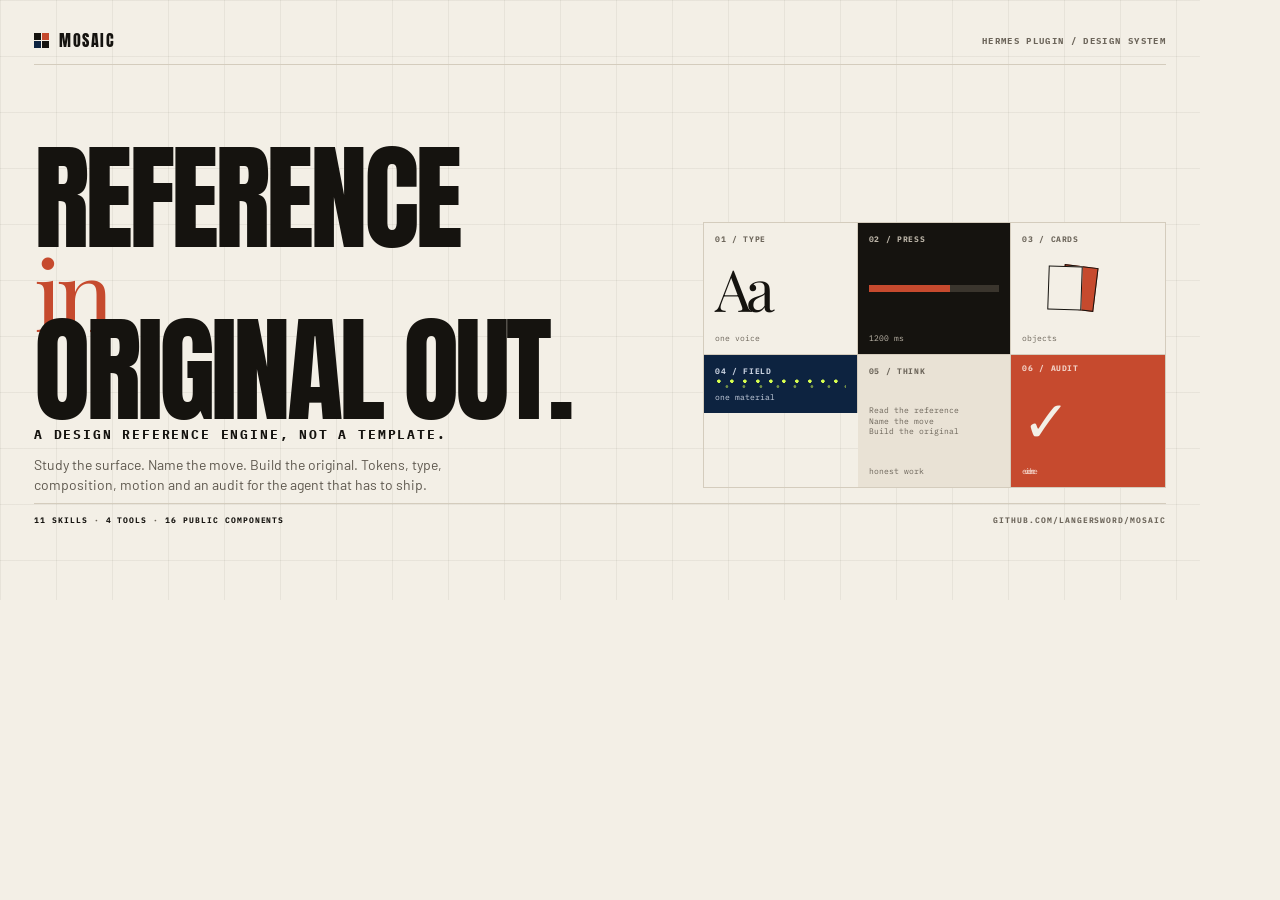
==== cover/catalog.html @ b5287ff9 "Add Mosaic product site and marketplace cover" ====
<!doctype html>
<html lang="en">
<head>
  <meta charset="utf-8">
  <meta name="viewport" content="width=device-width, initial-scale=1">
  <link rel="stylesheet" href="cover.css">
  <title>Mosaic cover</title>
</head>
<body>
  <div class="frame">
    <header class="top">
      <div class="brand"><span class="mark" aria-hidden="true"><i></i><i></i><i></i><i></i></span> MOSAIC</div>
      <div class="kicker">Hermes plugin / design system</div>
    </header>
    <main class="hero">
      <div>
        <h1>Reference<br><em>in.</em><br>Original out.</h1>
        <p class="tagline">A design reference engine, not a template.</p>
        <p class="lede">Study the surface. Name the move. Build the original. Tokens, type, composition, motion and an audit for the agent that has to ship.</p>
      </div>
      <div class="tiles" aria-hidden="true">
        <div class="tile type"><b>01 / TYPE</b><div class="type-mark">Aa</div><span>one voice</span></div>
        <div class="tile press"><b>02 / PRESS</b><div class="bar"></div><span>1200 ms</span></div>
        <div class="tile card"><b>03 / CARDS</b><div class="cards"><i></i><i></i></div><span>objects</span></div>
        <div class="tile field"><b>04 / FIELD</b><div class="field"></div><span>one material</span></div>
        <div class="tile"><b>05 / THINK</b><span>Read the reference<br>Name the move<br>Build the original</span><span>honest work</span></div>
        <div class="tile audit"><b>06 / AUDIT</b><div class="audit">✓</div><span>evidence</span></div>
      </div>
    </main>
    <footer class="bottom">
      <span><strong>11 SKILLS</strong> · <strong>4 TOOLS</strong> · <strong>16 PUBLIC COMPONENTS</strong></span>
      <span>github.com/LangerSword/mosaic</span>
    </footer>
  </div>
</body>
</html>
---- cover/cover.css ----
@font-face{font-family:Anton;src:url("../site/fonts/Anton-Regular.ttf") format("truetype");font-weight:400;font-display:swap}
@font-face{font-family:Barlow;src:url("../site/fonts/Barlow-Regular.ttf") format("truetype");font-weight:400;font-display:swap}
@font-face{font-family:Barlow;src:url("../site/fonts/Barlow-Medium.ttf") format("truetype");font-weight:500;font-display:swap}
@font-face{font-family:Playfair;src:url("../site/fonts/PlayfairDisplay-Italic.ttf") format("truetype");font-weight:400;font-style:italic;font-display:swap}
@font-face{font-family:PlexMono;src:url("../site/fonts/IBMPlexMono-Regular.ttf") format("truetype");font-weight:400;font-display:swap}
@font-face{font-family:PlexMono;src:url("../site/fonts/IBMPlexMono-Bold.ttf") format("truetype");font-weight:700;font-display:swap}
*{box-sizing:border-box}
html,body{margin:0;width:1200px;height:600px;overflow:hidden}
body{background:#f3efe6;color:#15130f;font-family:Barlow,ui-sans-serif,system-ui,sans-serif}
.frame{position:relative;width:1200px;height:600px;padding:28px 34px 26px;background-image:linear-gradient(to right,rgba(21,19,15,.055) 1px,transparent 1px),linear-gradient(to bottom,rgba(21,19,15,.055) 1px,transparent 1px);background-size:56px 56px}
.top{display:flex;align-items:center;justify-content:space-between;border-bottom:1px solid #d4ccbd;padding-bottom:12px}
.brand{display:flex;align-items:center;gap:10px;font-family:Anton,Impact,sans-serif;font-size:16px;letter-spacing:.1em}
.mark{display:grid;grid-template-columns:repeat(2,7px);grid-template-rows:repeat(2,7px);gap:1px}
.mark i{background:#15130f}.mark i:nth-child(2){background:#c64a2e}.mark i:nth-child(3){background:#0d2340}
.kicker{font-family:PlexMono,monospace;font-size:9px;font-weight:700;letter-spacing:.15em;text-transform:uppercase;color:#6c655a}
.hero{display:grid;grid-template-columns:1.16fr .84fr;gap:30px;height:430px;align-items:end;padding-top:22px}
h1{margin:0 0 12px;font-family:Anton,Impact,sans-serif;font-weight:400;font-size:116px;line-height:.74;letter-spacing:-.035em;text-transform:uppercase}
h1 em{font-family:Playfair,Georgia,serif;font-size:.84em;font-weight:400;text-transform:none;letter-spacing:-.07em;color:#c64a2e}
.tagline{margin:0 0 12px;font-family:PlexMono,monospace;font-size:13px;font-weight:700;letter-spacing:.14em;text-transform:uppercase}
.lede{max-width:450px;margin:0;color:#5e584e;font-size:14px;line-height:1.42}
.tiles{display:grid;grid-template-columns:repeat(3,1fr);grid-template-rows:repeat(2,1fr);height:266px;border:1px solid #d4ccbd;margin-bottom:7px}
.tile{position:relative;padding:11px;border-right:1px solid #d4ccbd;border-bottom:1px solid #d4ccbd;display:flex;flex-direction:column;justify-content:space-between;background:#e9e2d5;overflow:hidden}
.tile:nth-child(3n){border-right:0}.tile:nth-child(n+4){border-bottom:0}
.tile b{font-family:PlexMono,monospace;font-size:8px;font-weight:700;letter-spacing:.08em;color:#6c655a}
.tile span{font-family:PlexMono,monospace;font-size:8px;line-height:1.3;color:#6c655a}
.tile.type{background:#f3efe6}.tile.press{background:#15130f;color:#f3efe6}.tile.press b,.tile.press span{color:#bdb6a9}
.tile.card{background:#f3efe6}.tile.field{background:#0d2340;color:#f3efe6}.tile.field b,.tile.field span{color:#c8d1df}.tile.audit{background:#c64a2e;color:#f3efe6}.tile.audit b,.tile.audit span{color:#f3d3c8}
.type-mark{font-family:Playfair,Georgia,serif;font-size:58px;line-height:.7;letter-spacing:-.1em;color:#15130f}
.bar{height:7px;background:#3a352d;position:relative}.bar:after{content:"";position:absolute;inset:0 38% 0 0;background:#c64a2e}
.cards{position:relative;height:52px}.cards i{position:absolute;left:8px;top:4px;width:34px;height:44px;border:1px solid #15130f;background:#f3efe6}.cards i:nth-child(1){transform:translateX(32px) rotate(7deg);background:#c64a2e}.cards i:nth-child(2){transform:translateX(18px) rotate(2deg)}
.field{height:58px;background:radial-gradient(circle at 30% 40%,#d8ff4f 0 1.5px,transparent 2px),radial-gradient(circle at 70% 62%,rgba(216,255,79,.5) 0 1px,transparent 1.8px);background-size:13px 13px,17px 17px}
.audit{font-family:Anton,Impact,sans-serif;font-size:58px;line-height:.7;letter-spacing:-.06em}
.bottom{display:flex;align-items:center;justify-content:space-between;border-top:1px solid #d4ccbd;padding-top:11px;margin-top:8px;font-family:PlexMono,monospace;font-size:8px;font-weight:700;letter-spacing:.12em;text-transform:uppercase;color:#6c655a}
.bottom strong{color:#15130f}
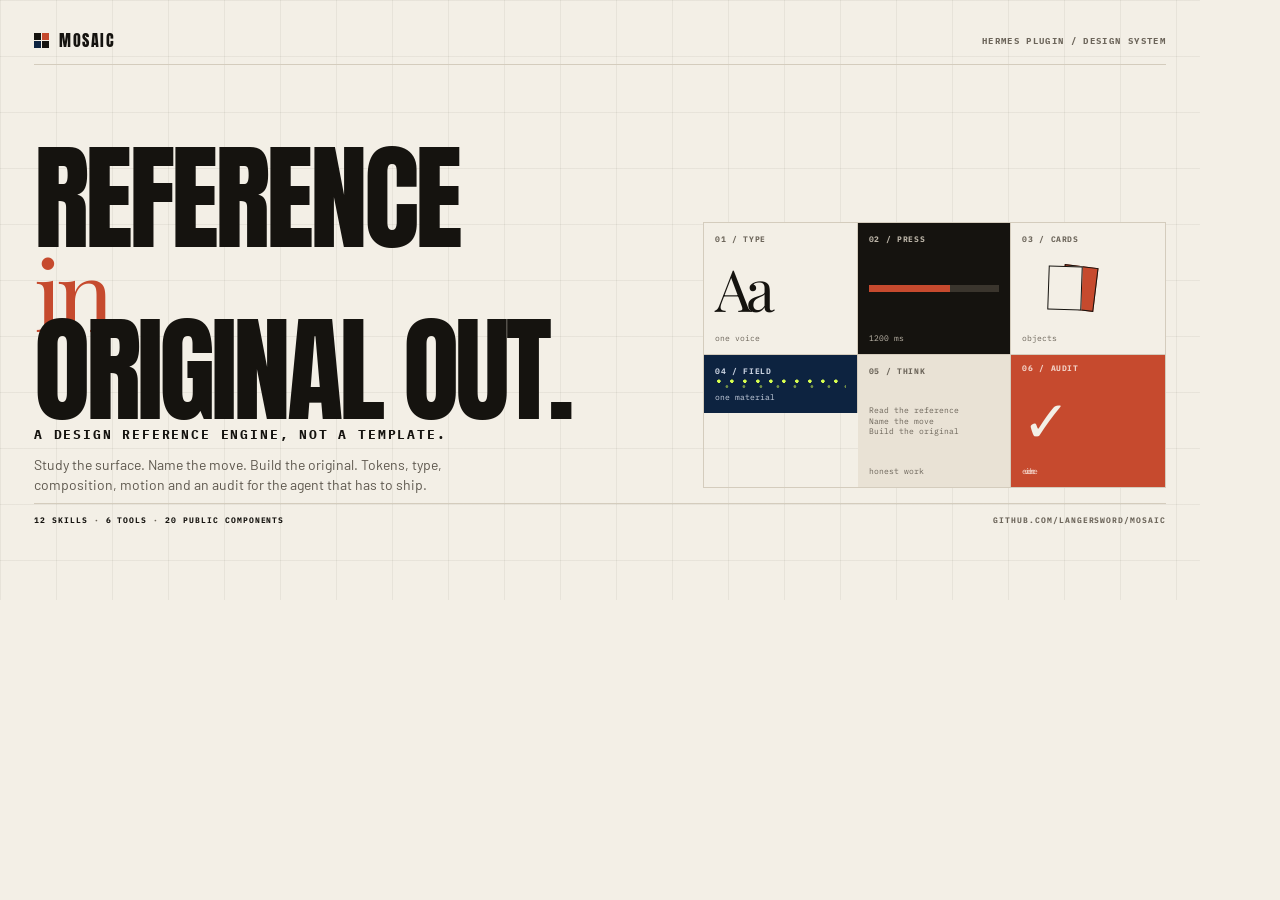
==== commit 55e98dda: "Add Mosaic forge, stacks and framework adapters" ====
--- a/cover/catalog.html
+++ b/cover/catalog.html
@@ -28,7 +28,7 @@
       </div>
     </main>
     <footer class="bottom">
-      <span><strong>11 SKILLS</strong> · <strong>4 TOOLS</strong> · <strong>16 PUBLIC COMPONENTS</strong></span>
+      <span><strong>12 SKILLS</strong> · <strong>6 TOOLS</strong> · <strong>20 PUBLIC COMPONENTS</strong></span>
       <span>github.com/LangerSword/mosaic</span>
     </footer>
   </div>
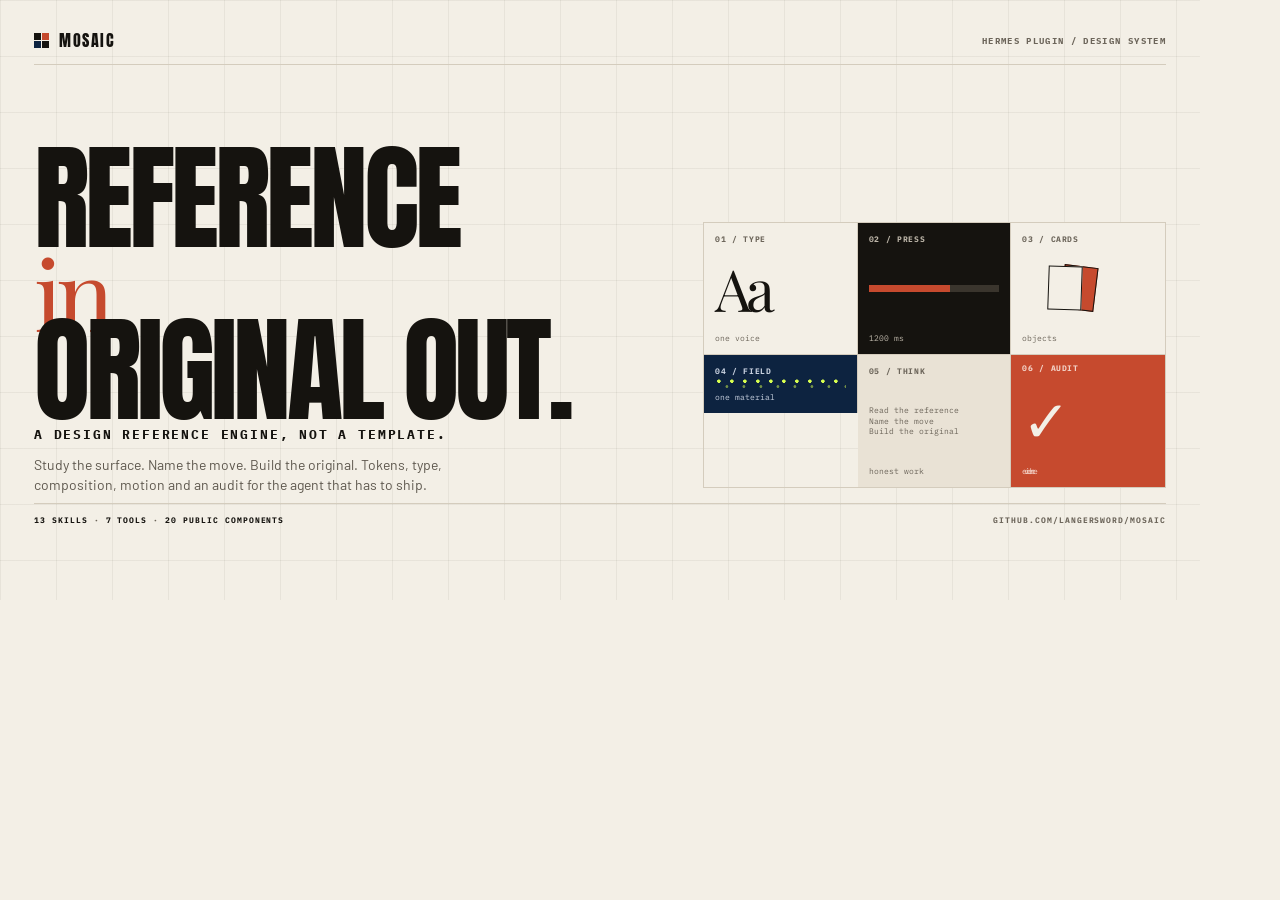
==== commit 2b4df4a9: "Show taste lab, component index and live forge examples" ====
--- a/cover/catalog.html
+++ b/cover/catalog.html
@@ -28,7 +28,7 @@
       </div>
     </main>
     <footer class="bottom">
-      <span><strong>12 SKILLS</strong> · <strong>6 TOOLS</strong> · <strong>20 PUBLIC COMPONENTS</strong></span>
+      <span><strong>13 SKILLS</strong> · <strong>7 TOOLS</strong> · <strong>20 PUBLIC COMPONENTS</strong></span>
       <span>github.com/LangerSword/mosaic</span>
     </footer>
   </div>
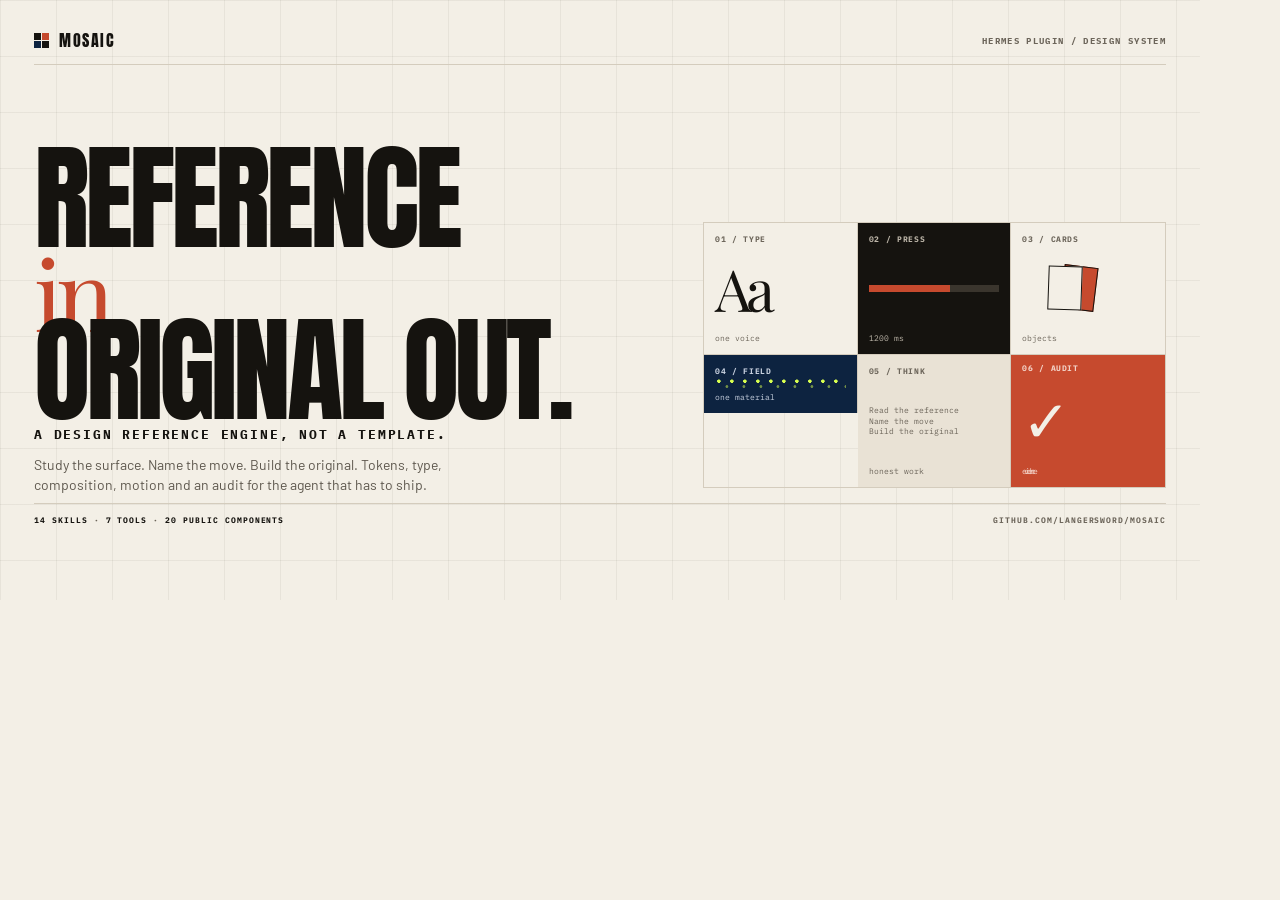
==== commit 479de35e: "Add cast peeks skill and bump Mosaic to 0.5.1" ====
--- a/cover/catalog.html
+++ b/cover/catalog.html
@@ -28,7 +28,7 @@
       </div>
     </main>
     <footer class="bottom">
-      <span><strong>13 SKILLS</strong> · <strong>7 TOOLS</strong> · <strong>20 PUBLIC COMPONENTS</strong></span>
+      <span><strong>14 SKILLS</strong> · <strong>7 TOOLS</strong> · <strong>20 PUBLIC COMPONENTS</strong></span>
       <span>github.com/LangerSword/mosaic</span>
     </footer>
   </div>
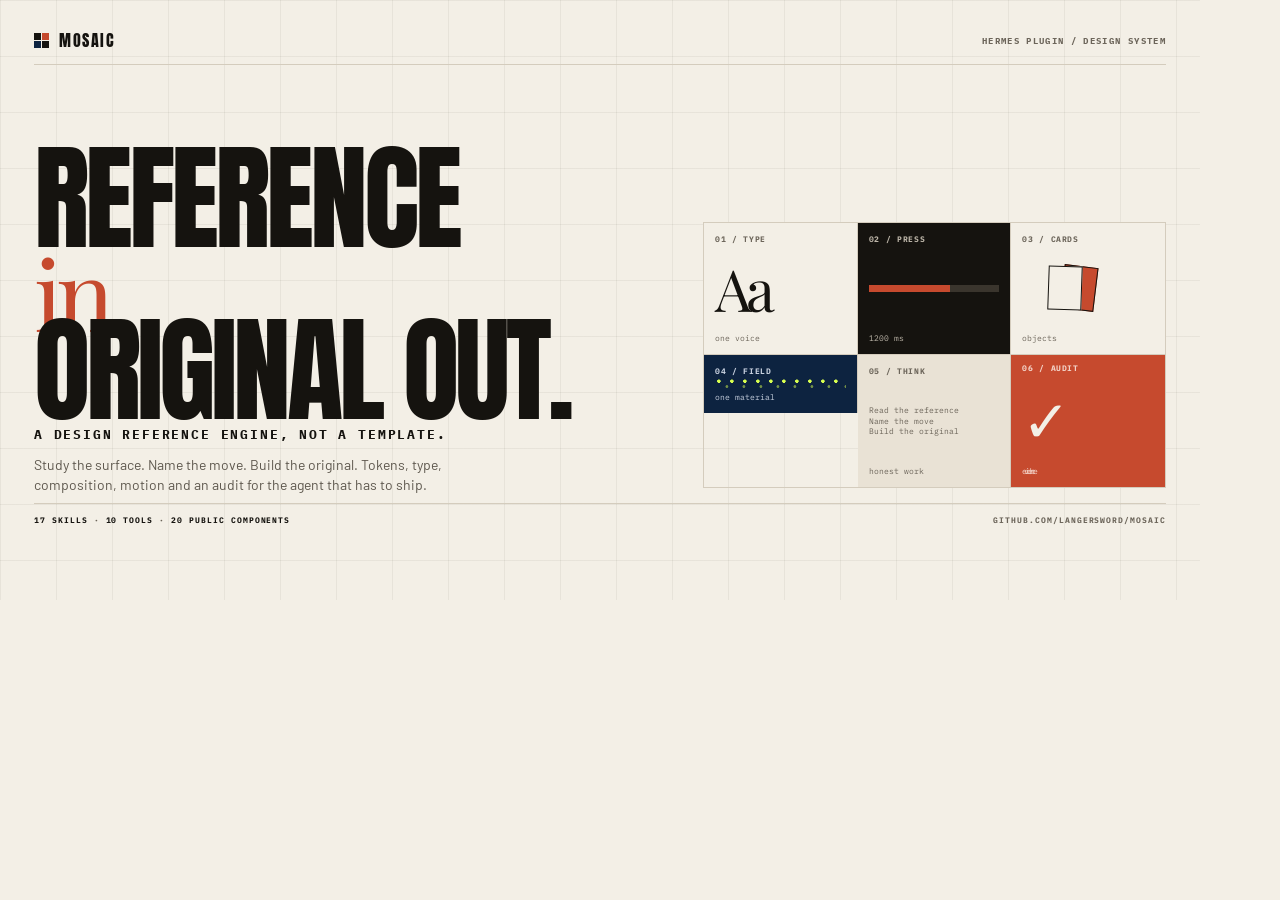
==== commit 66e65a98: "Refine Mosaic into a reference-aware design director" ====
--- a/cover/catalog.html
+++ b/cover/catalog.html
@@ -28,7 +28,7 @@
       </div>
     </main>
     <footer class="bottom">
-      <span><strong>14 SKILLS</strong> · <strong>7 TOOLS</strong> · <strong>20 PUBLIC COMPONENTS</strong></span>
+      <span><strong>17 SKILLS</strong> · <strong>10 TOOLS</strong> · <strong>20 PUBLIC COMPONENTS</strong></span>
       <span>github.com/LangerSword/mosaic</span>
     </footer>
   </div>
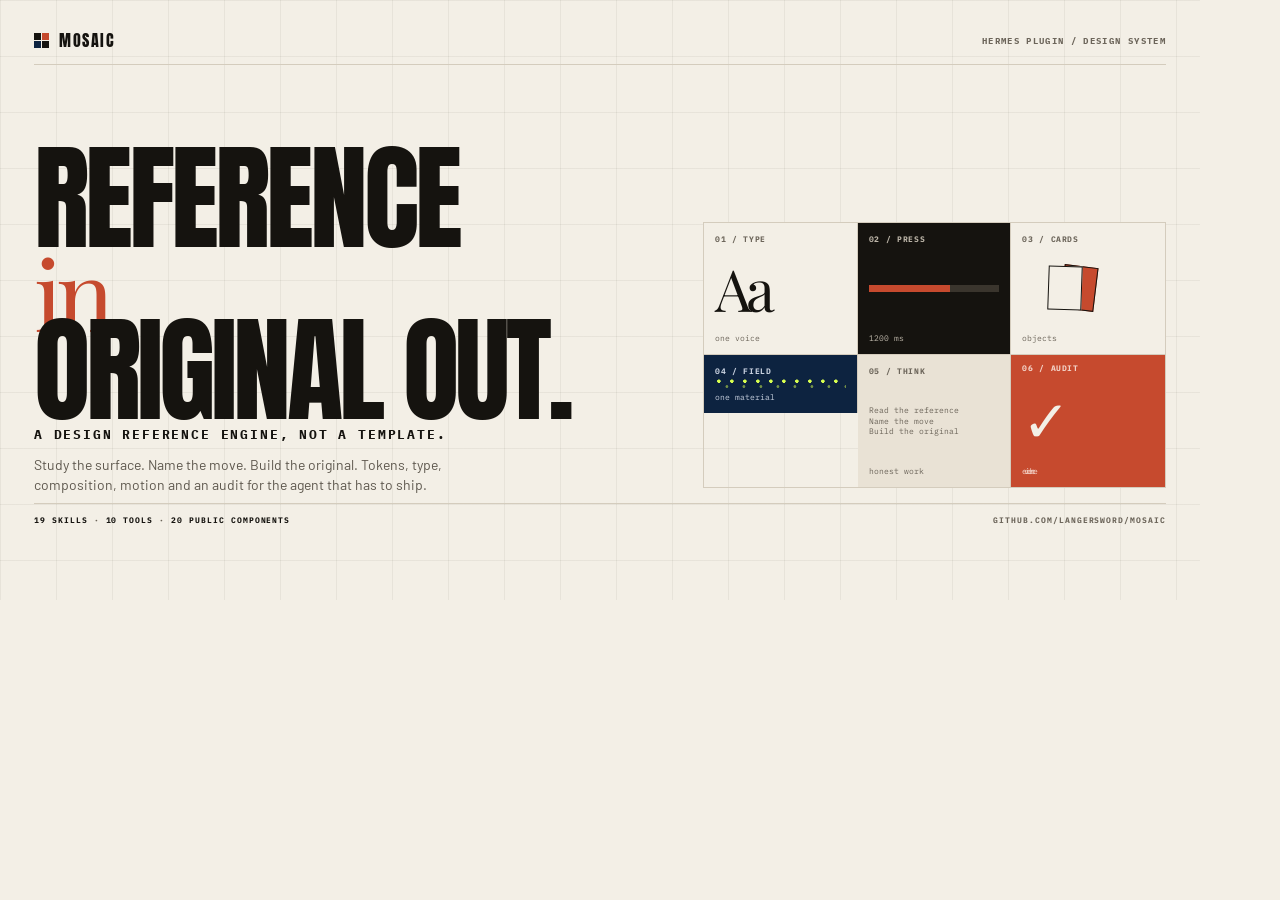
==== commit 520a8418: "Add ASCII and glass materials and polish the showcase" ====
--- a/cover/catalog.html
+++ b/cover/catalog.html
@@ -28,7 +28,7 @@
       </div>
     </main>
     <footer class="bottom">
-      <span><strong>17 SKILLS</strong> · <strong>10 TOOLS</strong> · <strong>20 PUBLIC COMPONENTS</strong></span>
+      <span><strong>19 SKILLS</strong> · <strong>10 TOOLS</strong> · <strong>20 PUBLIC COMPONENTS</strong></span>
       <span>github.com/LangerSword/mosaic</span>
     </footer>
   </div>
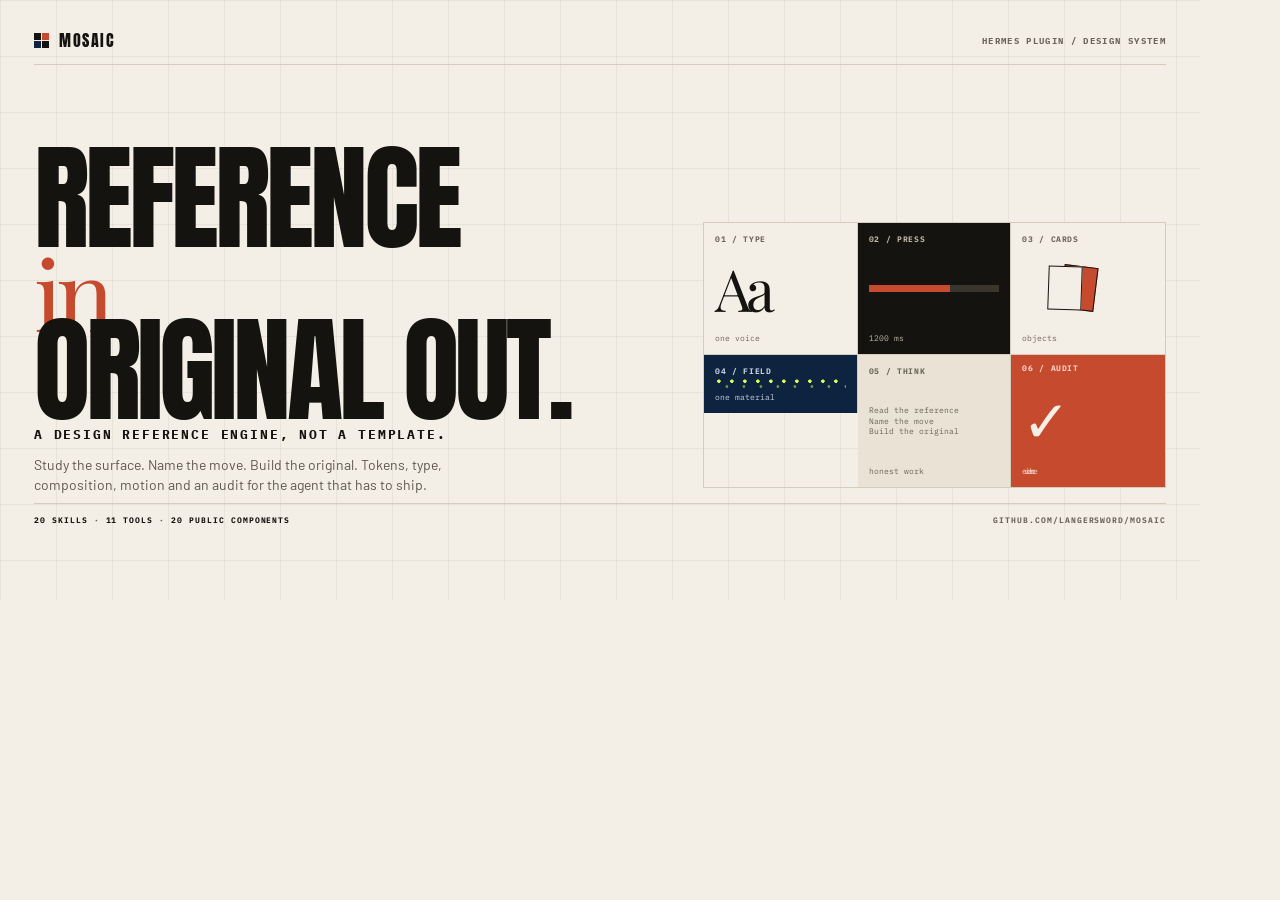
==== commit 61839dd9: "Add pre-awards score and page motion" ====
--- a/cover/catalog.html
+++ b/cover/catalog.html
@@ -28,7 +28,7 @@
       </div>
     </main>
     <footer class="bottom">
-      <span><strong>19 SKILLS</strong> · <strong>10 TOOLS</strong> · <strong>20 PUBLIC COMPONENTS</strong></span>
+      <span><strong>20 SKILLS</strong> · <strong>11 TOOLS</strong> · <strong>20 PUBLIC COMPONENTS</strong></span>
       <span>github.com/LangerSword/mosaic</span>
     </footer>
   </div>
